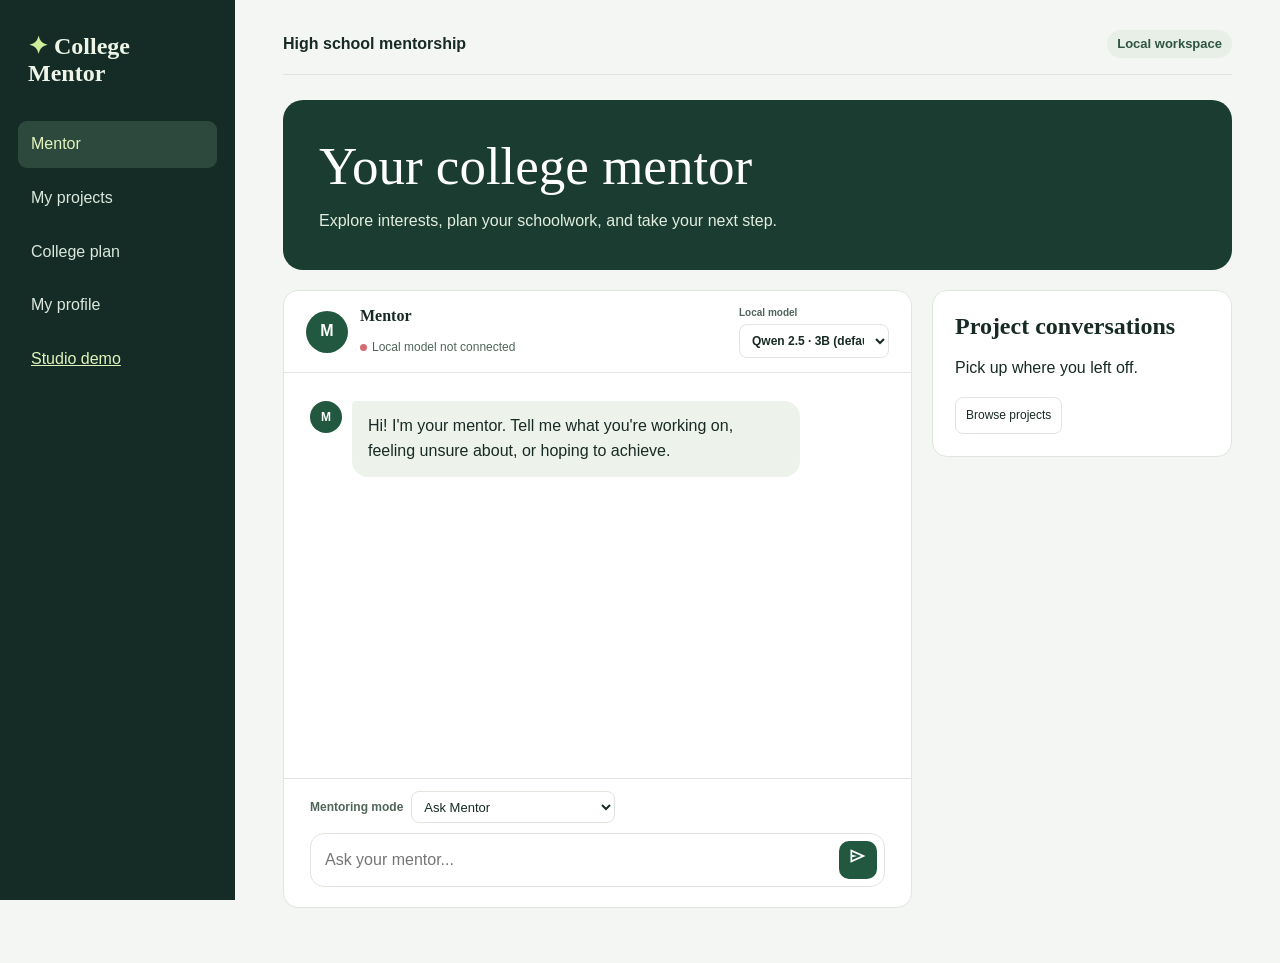
==== local-ai.html @ d6996e7b "Add College Mentor Studio and resumable local AI projects" ====
<!doctype html>
<html lang="en">
  <head>
    <meta charset="UTF-8" />
    <meta name="viewport" content="width=device-width, initial-scale=1.0" />
    <meta name="theme-color" content="#142c25" />
    <title>College Mentor · Local AI</title>
    <link rel="stylesheet" href="styles.css" />
  </head>
  <body>
    <main class="app-shell">
      <aside class="studio-sidebar">
        <div class="studio-brand"><span aria-hidden="true">✦</span> College Mentor</div>
        <nav aria-label="Workspace">
          <button type="button" data-view="mentor" aria-current="page">Mentor</button>
          <button type="button" data-view="projects">My projects</button>
          <button type="button" data-view="college-plan">College plan</button>
          <button type="button" data-view="profile">My profile</button>
          <a href="./">Studio demo</a>
        </nav>
      </aside>
      <div class="studio-content">
        <div class="studio-top">High school mentorship <span>Local workspace</span></div>
        <section id="profile" aria-labelledby="profile-heading" hidden>
          <h1 id="profile-heading" tabindex="-1">My profile</h1>
        <details class="workspace-section" open>
          <summary>Student profile</summary>
          <form id="profile-form" class="profile-form">
            <div class="field-row">
              <label for="student-name">Name</label>
              <input id="student-name" name="name" type="text" maxlength="40" placeholder="Optional" />
            </div>

            <div class="field-row">
              <label for="grade">Grade</label>
              <select id="grade" name="grade">
                <option value="">Select grade</option>
                <option value="9">Grade 9</option>
                <option value="10">Grade 10</option>
                <option value="11">Grade 11</option>
                <option value="12">Grade 12</option>
              </select>
            </div>

            <div class="field-row">
              <label for="grade-reports">Recent grades</label>
              <textarea id="grade-reports" name="gradeReports" rows="3" maxlength="1000" placeholder="Optional: Math 82%, English B+, Biology A-"></textarea>
            </div>

            <div class="field-row">
              <label for="courses">Courses</label>
              <textarea id="courses" rows="2" maxlength="500" placeholder="Examples: Algebra II, Biology, English 10"></textarea>
            </div>

            <fieldset>
              <legend>Subjects</legend>
              <div id="subjects" class="subject-grid">
                <label class="check-pill"><input type="checkbox" value="Math" /> Math</label>
                <label class="check-pill"><input type="checkbox" value="Science" /> Science</label>
                <label class="check-pill"><input type="checkbox" value="English" /> English</label>
                <label class="check-pill"><input type="checkbox" value="History" /> History</label>
                <label class="check-pill"><input type="checkbox" value="Arts" /> Arts</label>
                <label class="check-pill"><input type="checkbox" value="Computer Science" /> Computer Science</label>
              </div>
            </fieldset>

            <div class="field-row">
              <label for="interests">Interests & goals</label>
              <textarea id="interests" name="interests" rows="4" maxlength="500" placeholder="Examples: robotics, music, becoming an engineer"></textarea>
            </div>

            <div class="field-row">
              <label for="experience">Experience and skill levels</label>
              <textarea id="experience" rows="2" maxlength="500" placeholder="Examples: beginner in Python, two years of piano"></textarea>
            </div>

            <div class="field-row">
              <label for="profile-upload">Course, grade, or interest notes</label>
              <input id="profile-upload" type="file" accept=".txt,.csv,.md" />
              <label class="sr-only" for="profile-notes">Uploaded notes</label>
              <textarea id="profile-notes" rows="3" maxlength="1500" placeholder="Paste notes or load a TXT, CSV, or Markdown file"></textarea>
              <p id="upload-status" class="save-status" role="status"></p>
            </div>

            <div class="field-row">
              <label for="preferred-colleges">Preferred colleges</label>
              <textarea id="preferred-colleges" rows="2" maxlength="500"></textarea>
              <label for="constraints">Time and resource constraints</label>
              <textarea id="constraints" rows="2" maxlength="500"></textarea>
            </div>
            <button class="save-button" type="submit">Save my profile</button>
            <p id="save-status" class="save-status" role="status"></p>
          </form>
        </details>

        <details class="workspace-section">
          <summary>Class materials and catalog</summary>
          <form id="materials-form" class="profile-form">
            <div class="field-row">
              <label for="class-material">Assignment, rubric, or study guide</label>
              <textarea id="class-material" rows="4" maxlength="24000"></textarea>
              <label for="class-file">Import class material (TXT, CSV, MD)</label>
              <input id="class-file" type="file" accept=".txt,.csv,.md" />
            </div>
            <div class="field-row">
              <label for="course-catalog">School course catalog</label>
              <textarea id="course-catalog" rows="4" maxlength="24000"></textarea>
              <label for="catalog-file">Import catalog (TXT, CSV, MD)</label>
              <input id="catalog-file" type="file" accept=".txt,.csv,.md" />
            </div>
            <button class="save-button" type="submit">Save materials</button>
            <p id="materials-status" class="workspace-status" role="status"></p>
          </form>
        </details>

        <details class="workspace-section">
          <summary>Mentoring memory</summary>
          <form id="memory-form" class="profile-form">
            <label class="memory-toggle"><input id="memory-paused" type="checkbox" /> Pause chat memory</label>
            <p class="workspace-status">Mentor saves screened exchanges on this device and looks for related discussions when you ask a question. Pausing stops Mentor from using or updating saved chat memory.</p>
            <div class="field-row">
              <label for="memory-notes">Summary used in future chats</label>
              <textarea id="memory-notes" rows="5" maxlength="900"></textarea>
            </div>
            <div class="workspace-buttons">
              <button type="submit">Save edits</button>
              <button id="delete-summary" type="button" disabled>Delete chat memory</button>
              <button id="export-summary" type="button" disabled>Download summary</button>
            </div>
            <p id="memory-status" class="workspace-status" role="status"></p>
          </form>
        </details>
        </section>
        <section id="college-plan" aria-labelledby="plan-heading" hidden>
          <h1 id="plan-heading" tabindex="-1">My college plan</h1>
          <p>Set weekly goals and check in on your progress with Mentor.</p>
        <details class="workspace-section" open>
          <summary>Weekly plan</summary>
          <form id="plan-form" class="profile-form">
            <div class="field-row">
              <label for="plan-week">Week of</label>
              <input id="plan-week" type="date" required />
              <label for="plan-goal">Goal</label>
              <input id="plan-goal" maxlength="160" required placeholder="Prepare for my Algebra II quiz" />
            </div>
            <fieldset class="plan-actions">
              <legend>Actions</legend>
              <div><input type="checkbox" aria-label="Mark action 1 complete" /><input aria-label="Action 1" maxlength="140" /></div>
              <div><input type="checkbox" aria-label="Mark action 2 complete" /><input aria-label="Action 2" maxlength="140" /></div>
              <div><input type="checkbox" aria-label="Mark action 3 complete" /><input aria-label="Action 3" maxlength="140" /></div>
            </fieldset>
            <button class="save-button" type="submit">Save weekly plan</button>
            <button id="start-checkin" class="secondary-button" type="button" disabled>Start a check-in</button>
            <p id="plan-status" class="workspace-status" role="status"></p>
          </form>
        </details>

        </section>
        <section id="mentor" aria-labelledby="mentor-heading">
          <header class="studio-hero">
            <h1 id="mentor-heading" tabindex="-1">Your college mentor</h1>
            <p>Explore interests, plan your schoolwork, and take your next step.</p>
          </header>
          <div class="studio-grid">
            <section class="chat-panel" aria-label="Chat with Mentor">
              <header class="chat-header">
                <div class="mentor-avatar" aria-hidden="true">M</div>
                <div>
                  <h2>Mentor</h2>
                  <p id="model-status"><span class="status-dot checking"></span>Checking local model…</p>
                </div>
                <label class="model-picker" for="model-select">
                  <span>Local model</span>
                  <select id="model-select">
                    <option value="qwen2.5:3b">Qwen 2.5 · 3B (default)</option>
                    <option value="qwen2.5:1.5b">Qwen 2.5 · 1.5B (lighter)</option>
                  </select>
                </label>
              </header>

              <div id="messages" class="messages" aria-live="polite">
                <div class="message mentor-message">
                  <div class="message-avatar" aria-hidden="true">M</div>
                  <div class="message-content">
                    <p>Hi! I'm your mentor. Tell me what you're working on, feeling unsure about, or hoping to achieve.</p>
                  </div>
                </div>
              </div>

              <div class="prompt-area">
                <div class="mode-picker">
                  <label for="chat-mode">Mentoring mode</label>
                  <select id="chat-mode">
                    <option value="chat">Ask Mentor</option>
                    <option value="plan">Plan my week</option>
                    <option value="checkin">Weekly check-in</option>
                    <option value="hint">Get a hint</option>
                    <option value="example">See a worked example</option>
                    <option value="quiz">Practice with a quiz</option>
                    <option value="materials">Ask about class materials</option>
                    <option value="explore">Explore courses and careers</option>
                  </select>
                  <button id="new-quiz" class="secondary-button" type="button" hidden>New quiz</button>
                </div>
                <form id="chat-form" class="chat-form">
                  <label class="sr-only" for="chat-input">Ask your mentor</label>
                  <textarea id="chat-input" rows="1" maxlength="1000" placeholder="Ask your mentor..." required></textarea>
                  <button id="send-button" type="submit" aria-label="Send message">
                    <svg viewBox="0 0 24 24" aria-hidden="true"><path d="M3 20V4l18 8-18 8Zm2-3.2 10.9-4.8L5 7.2v3.2l6 1.6-6 1.6v3.2Z"/></svg>
                  </button>
                </form>
              </div>
            </section>
            <section class="studio-card studio-project-preview" aria-labelledby="active-heading">
              <h2 id="active-heading">Project conversations</h2>
              <p id="active-project">Pick up where you left off.</p>
              <button type="button" data-view="projects" class="secondary-button">Browse projects</button>
            </section>
          </div>
        </section>
        <section id="projects" aria-labelledby="projects-heading" hidden>
          <h1 id="projects-heading" tabindex="-1">My projects</h1>
          <p>Save work and next steps, then pick up the conversation with Mentor.</p>
          <div class="studio-card">
            <form id="project-create" class="mode-picker">
              <label for="project-title">New project name</label>
              <input id="project-title" maxlength="80" required />
              <button class="secondary-button" type="submit">Create project</button>
            </form>
            <div class="mode-picker">
              <label for="project-select">Conversation</label>
              <select id="project-select"><option value="">General mentoring</option></select>
            </div>
            <form id="project-work" class="field-row" hidden>
              <label for="project-notes">Project work and progress</label>
              <textarea id="project-notes" rows="2" maxlength="2000"></textarea>
              <label for="project-next">Next action</label>
              <input id="project-next" maxlength="240" />
              <button class="secondary-button" type="submit">Save project work</button>
            </form>
            <p id="project-status" role="status"></p>
          </div>

          <button id="open-project" class="save-button studio-action" type="button">Open conversation</button>
        </section>
      </div>
    </main>
    <script src="app.js"></script>
  </body>
</html>
---- styles.css ----
:root {
  color-scheme: light;
  --ink: #182a25;
  --muted: #50655a;
  --border: #dfe6dd;
  --panel: #ffffff;
  --background: #f4f6f3;
  --primary: #225840;
  --primary-dark: #174331;
  --mentor-bubble: #edf3eb;
}

* { box-sizing: border-box; }

body {
  margin: 0;
  min-height: 100vh;
  font-family: Inter, ui-sans-serif, -apple-system, BlinkMacSystemFont, "Segoe UI", sans-serif;
  color: var(--ink);
  line-height: 1.55;
  background: var(--background);
}

button, input, textarea, select { font: inherit; }

.app-shell { display: grid; grid-template-columns: 235px minmax(0, 1fr); min-height: 100vh; }
.studio-sidebar { position: sticky; top: 0; height: 100vh; padding: 26px 18px; background: #142c25; color: #edf5e9; }
.studio-brand { padding: 6px 10px 34px; font: bold 24px Georgia, serif; }
.studio-brand span { color: #d0ed9b; }
.studio-sidebar nav { display: grid; gap: 7px; }
.studio-sidebar nav a { display: block; color: #e2f4be; padding: 11px 13px; white-space: nowrap; }
.studio-sidebar button { background: transparent; color: #dce8de; text-align: left; border: 0; padding: 11px 13px; border-radius: 9px; cursor: pointer; }
.studio-sidebar button:hover, .studio-sidebar button[aria-current="page"] { background: #2d493d; color: #e2f4be; }
.studio-content { min-width: 0; width: 100%; max-width: 1560px; padding: 30px clamp(20px, 4vw, 48px) 55px; }
.studio-top { display: flex; justify-content: space-between; align-items: center; gap: 12px; border-bottom: 1px solid var(--border); padding-bottom: 16px; margin-bottom: 25px; font-weight: 700; }
.studio-top span { background: #e8efe6; color: #315442; border-radius: 20px; padding: 4px 10px; font-size: 13px; }
h1, h2 { font-family: Georgia, serif; line-height: 1.15; margin: 0 0 12px; }
h1 { font-size: clamp(34px, 5vw, 53px); font-weight: 500; overflow-wrap: anywhere; }
.studio-hero { background: #1b3d31; color: white; border-radius: 20px; padding: clamp(24px, 4vw, 36px); }
.studio-hero p { color: #e2ede1; margin: 0; }
.studio-grid { display: grid; grid-template-columns: minmax(0, 1fr) minmax(215px, 300px); align-items: start; gap: 20px; margin-top: 20px; }
.studio-card, .studio-content > section > .workspace-section { background: white; border: 1px solid var(--border); border-radius: 15px; padding: 22px; margin-bottom: 14px; }
.studio-content > section:not(#mentor) { max-width: 50rem; }
.studio-action { padding-inline: 18px; }
.studio-project-preview p { overflow-wrap: anywhere; }
#project-status { margin-bottom: 0; }
#project-status:empty { display: none; }
#project-work input, #project-work textarea { width: 100%; padding: 7px 10px; border: 1px solid var(--border); border-radius: 8px; }
#project-create input { min-width: 0; flex: 1 1 12rem; padding: 7px 10px; border: 1px solid var(--border); border-radius: 8px; }
[hidden] { display: none !important; }
:focus-visible { outline: 3px solid #b67424; outline-offset: 3px; }

.mentor-avatar, .message-avatar { display: grid; place-items: center; flex: 0 0 auto; border-radius: 50%; color: white; background: var(--primary); font-weight: 800; }

.profile-form { display: grid; gap: 18px; }
.field-row { display: grid; gap: 7px; }
.profile-form label, .profile-form legend {
  font-size: 13px;
  font-weight: 750;
}
.profile-form input, .profile-form select, .profile-form textarea {
  width: 100%;
  border: 1px solid var(--border);
  border-radius: 10px;
  background: #f8faf7;
  color: var(--ink);
  outline: none;
  transition: border-color 150ms, box-shadow 150ms;
}
.profile-form input, .profile-form select { height: 42px; padding: 0 12px; }
.profile-form input[type="file"] { height: auto; padding: 10px; font-size: 12px; }
.profile-form textarea { resize: vertical; min-height: 86px; padding: 10px 12px; }
.profile-form input:focus, .profile-form select:focus, .profile-form textarea:focus,
.chat-form textarea:focus { border-color: #6f9e7f; box-shadow: 0 0 0 3px rgba(34, 88, 64, 0.12); }

fieldset { min-width: 0; margin: 0; padding: 0; border: 0; }
legend { margin-bottom: 8px; }
.subject-grid { display: flex; flex-wrap: wrap; gap: 7px; }
.check-pill {
  position: relative;
  cursor: pointer;
  padding: 7px 9px;
  border: 1px solid var(--border);
  border-radius: 8px;
  background: #f8faf7;
  font-size: 12px !important;
  font-weight: 650 !important;
}
.check-pill:has(input:checked) { border-color: #a7c6ae; background: #edf3eb; color: #174331; }
.check-pill input { position: absolute; width: 1px; height: 1px; opacity: 0; }

.save-button {
  height: 43px;
  border: 0;
  border-radius: 10px;
  color: white;
  background: var(--primary);
  font-weight: 800;
  cursor: pointer;
}
.save-button:hover { background: var(--primary-dark); }
.save-status { min-height: 16px; margin: -8px 0 0; text-align: center; color: #4d9c78; font-size: 12px; }
.field-row .save-status { margin: 0; }
.workspace-section { border-top: 1px solid var(--border); margin-top: 18px; padding-top: 14px; }
.workspace-section > summary { cursor: pointer; font-weight: 750; }
.workspace-section .profile-form { margin-top: 14px; gap: 12px; }
.workspace-status { margin: 0; color: #50655a; font-size: 12px; line-height: 1.45; }
.workspace-status:empty { display: none; }
.workspace-buttons { display: flex; flex-wrap: wrap; gap: 7px; }
.secondary-button, .workspace-buttons button {
  padding: 8px 10px;
  border: 1px solid var(--border);
  border-radius: 8px;
  background: white;
  color: var(--ink);
  cursor: pointer;
  font-size: 12px;
}
.secondary-button:hover, .workspace-buttons button:hover { border-color: #abb3ee; }
.secondary-button:disabled, .workspace-buttons button:disabled { opacity: 0.55; cursor: default; }
.memory-toggle, .plan-actions div { display: flex; align-items: center; gap: 8px; }
.plan-actions div + div { margin-top: 5px; }
.profile-form :is(.memory-toggle, .plan-actions) input[type="checkbox"] {
  flex: 0 0 16px;
  width: 16px;
  height: 16px;
  accent-color: var(--primary);
}
.plan-actions input:not([type="checkbox"]) { min-width: 0; }
.reply-sources { margin: 8px 0 0; padding-left: 18px; color: #50655a; font-size: 12px; }
.message-content .reply-context {
  margin: 8px 0 0;
  padding-top: 7px;
  border-top: 1px solid #cdd5eb;
  color: #3f4e6d;
  font-size: 12px;
}
.message-content .secondary-button { margin-top: 8px; }
.message-content { overflow-wrap: anywhere; }

.chat-panel { min-width: 0; display: grid; grid-template-rows: auto minmax(250px, 45vh) auto; background: white; border: 1px solid var(--border); border-radius: 15px; }
.chat-header {
  display: flex;
  align-items: center;
  gap: 12px;
  padding: 14px 22px;
  border-bottom: 1px solid var(--border);
}
.mentor-avatar { width: 42px; height: 42px; }
.chat-header h2 { font-size: 16px; }
.chat-header p { margin: 3px 0 0; color: var(--muted); font-size: 12px; }
.model-picker { display: grid; gap: 4px; margin-left: auto; color: var(--muted); font-size: 10px; font-weight: 700; }
.model-picker select { max-width: 150px; height: 34px; padding: 0 8px; border: 1px solid var(--border); border-radius: 8px; color: var(--ink); background: white; font-size: 12px; }
.status-dot { display: inline-block; width: 7px; height: 7px; margin-right: 5px; border-radius: 50%; background: #58b98b; }
.status-dot.checking { background: #e7ae4c; }
.status-dot.offline { background: #d66b73; }

.messages { overflow-y: auto; padding: 28px 26px; scroll-behavior: smooth; }
.message { display: flex; align-items: flex-start; gap: 10px; margin-bottom: 18px; }
.message-avatar { width: 32px; height: 32px; font-size: 12px; }
.message-content { max-width: min(620px, 78%); border-radius: 4px 16px 16px 16px; }
.mentor-message .message-content { padding: 13px 16px; background: var(--mentor-bubble); }
.student-message { flex-direction: row-reverse; }
.student-message .message-content { border-radius: 16px 4px 16px 16px; padding: 13px 16px; color: white; background: var(--primary); }
.message-content p { margin: 0; font-size: 16px; line-height: 1.55; white-space: pre-wrap; }
.typing { color: var(--muted); font-style: italic; }

.prompt-area { padding: 12px 26px 20px; border-top: 1px solid var(--border); }
.mode-picker { display: flex; align-items: center; flex-wrap: wrap; gap: 8px; margin-bottom: 10px; }
.mode-picker label { color: #50655a; font-size: 12px; font-weight: 700; }
.mode-picker select {
  max-width: 100%;
  min-height: 32px;
  padding: 4px 8px;
  border: 1px solid var(--border);
  border-radius: 8px;
  background: white;
  color: var(--ink);
  font-size: 13px;
}
.chat-form { display: flex; align-items: flex-end; gap: 8px; padding: 7px 7px 7px 14px; border: 1px solid var(--border); border-radius: 14px; }
.chat-form textarea { flex: 1; height: 38px; max-height: 120px; resize: none; border: 0; outline: 0; padding: 9px 0; color: var(--ink); line-height: 20px; }
.chat-form textarea:focus { box-shadow: none; }
.chat-form button { width: 38px; height: 38px; flex: 0 0 auto; border: 0; border-radius: 10px; color: white; background: var(--primary); cursor: pointer; }
.chat-form button:hover { background: var(--primary-dark); }
.chat-form button:disabled { opacity: 0.55; cursor: wait; }
.chat-form svg { width: 20px; fill: currentColor; }
.sr-only { position: absolute; width: 1px; height: 1px; overflow: hidden; clip: rect(0, 0, 0, 0); }

@media (max-width: 1050px) {
  .studio-grid { grid-template-columns: 1fr; }
}
@media (max-width: 700px) {
  .app-shell { grid-template-columns: minmax(0, 1fr); }
  .studio-sidebar { position: static; height: auto; padding: 12px; }
  .studio-brand { padding: 3px 5px 9px; }
  .studio-sidebar nav { display: flex; overflow-x: auto; }
  .studio-sidebar button { white-space: nowrap; padding: 8px; }
  .studio-content { padding: 16px 12px 28px; }
  .chat-header { padding: 12px; }
  .messages { padding: 16px 12px; }
  .prompt-area { padding: 10px 12px 12px; }
  .message-content { max-width: 85%; }
}
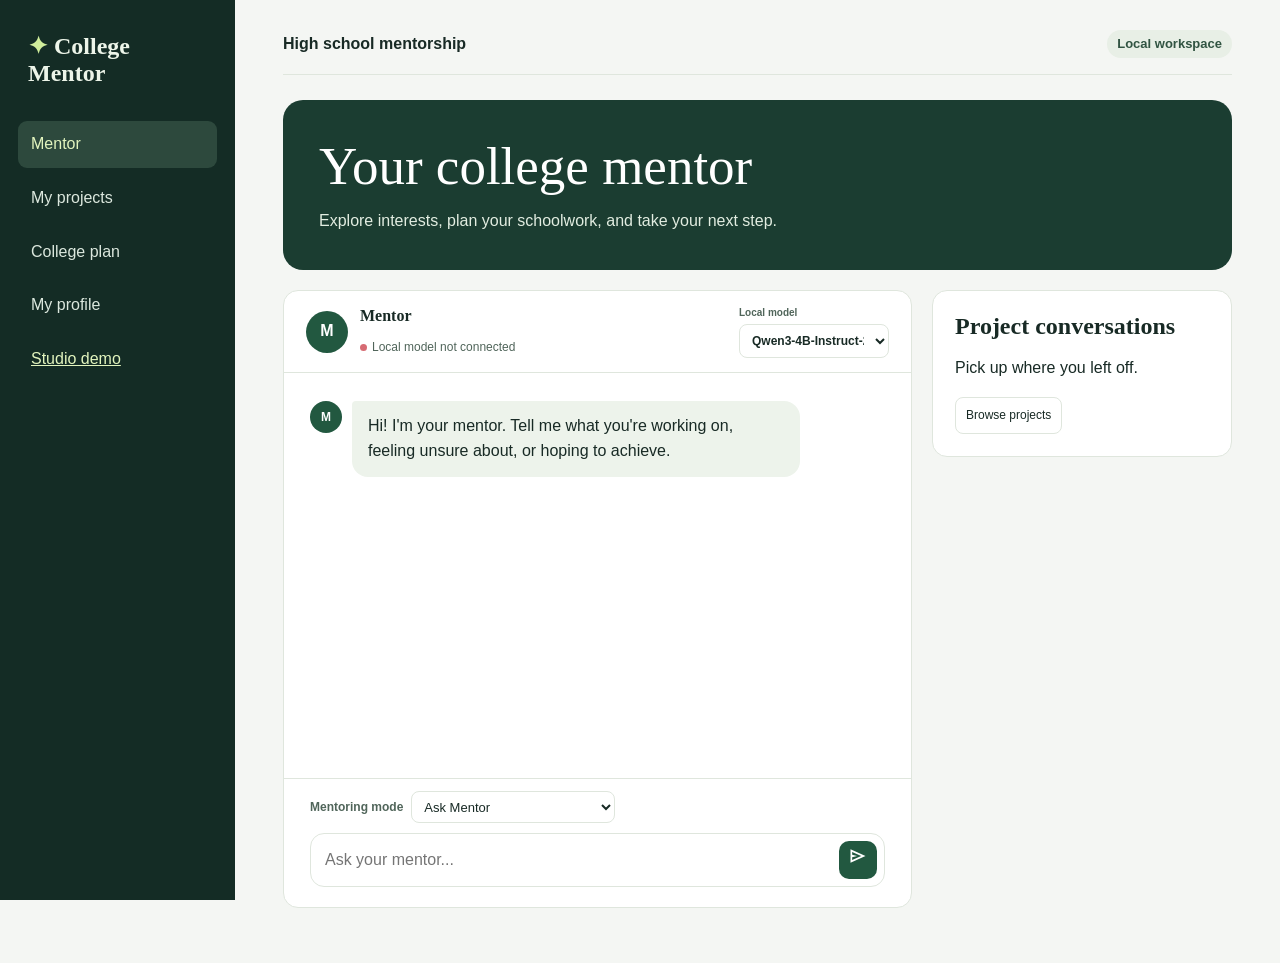
==== commit 8d5e5628: "Default Mentor to Qwen3 4B Instruct" ====
--- a/local-ai.html
+++ b/local-ai.html
@@ -6,6 +6,7 @@
     <meta name="theme-color" content="#142c25" />
     <title>College Mentor · Local AI</title>
     <link rel="stylesheet" href="styles.css" />
+    <link rel="stylesheet" href="profile.css" />
   </head>
   <body>
     <main class="app-shell">
@@ -23,75 +24,7 @@
         <div class="studio-top">High school mentorship <span>Local workspace</span></div>
         <section id="profile" aria-labelledby="profile-heading" hidden>
           <h1 id="profile-heading" tabindex="-1">My profile</h1>
-        <details class="workspace-section" open>
-          <summary>Student profile</summary>
-          <form id="profile-form" class="profile-form">
-            <div class="field-row">
-              <label for="student-name">Name</label>
-              <input id="student-name" name="name" type="text" maxlength="40" placeholder="Optional" />
-            </div>
-
-            <div class="field-row">
-              <label for="grade">Grade</label>
-              <select id="grade" name="grade">
-                <option value="">Select grade</option>
-                <option value="9">Grade 9</option>
-                <option value="10">Grade 10</option>
-                <option value="11">Grade 11</option>
-                <option value="12">Grade 12</option>
-              </select>
-            </div>
-
-            <div class="field-row">
-              <label for="grade-reports">Recent grades</label>
-              <textarea id="grade-reports" name="gradeReports" rows="3" maxlength="1000" placeholder="Optional: Math 82%, English B+, Biology A-"></textarea>
-            </div>
-
-            <div class="field-row">
-              <label for="courses">Courses</label>
-              <textarea id="courses" rows="2" maxlength="500" placeholder="Examples: Algebra II, Biology, English 10"></textarea>
-            </div>
-
-            <fieldset>
-              <legend>Subjects</legend>
-              <div id="subjects" class="subject-grid">
-                <label class="check-pill"><input type="checkbox" value="Math" /> Math</label>
-                <label class="check-pill"><input type="checkbox" value="Science" /> Science</label>
-                <label class="check-pill"><input type="checkbox" value="English" /> English</label>
-                <label class="check-pill"><input type="checkbox" value="History" /> History</label>
-                <label class="check-pill"><input type="checkbox" value="Arts" /> Arts</label>
-                <label class="check-pill"><input type="checkbox" value="Computer Science" /> Computer Science</label>
-              </div>
-            </fieldset>
-
-            <div class="field-row">
-              <label for="interests">Interests & goals</label>
-              <textarea id="interests" name="interests" rows="4" maxlength="500" placeholder="Examples: robotics, music, becoming an engineer"></textarea>
-            </div>
-
-            <div class="field-row">
-              <label for="experience">Experience and skill levels</label>
-              <textarea id="experience" rows="2" maxlength="500" placeholder="Examples: beginner in Python, two years of piano"></textarea>
-            </div>
-
-            <div class="field-row">
-              <label for="profile-upload">Course, grade, or interest notes</label>
-              <input id="profile-upload" type="file" accept=".txt,.csv,.md" />
-              <label class="sr-only" for="profile-notes">Uploaded notes</label>
-              <textarea id="profile-notes" rows="3" maxlength="1500" placeholder="Paste notes or load a TXT, CSV, or Markdown file"></textarea>
-              <p id="upload-status" class="save-status" role="status"></p>
-            </div>
-
-            <div class="field-row">
-              <label for="preferred-colleges">Preferred colleges</label>
-              <textarea id="preferred-colleges" rows="2" maxlength="500"></textarea>
-              <label for="constraints">Time and resource constraints</label>
-              <textarea id="constraints" rows="2" maxlength="500"></textarea>
-            </div>
-            <button class="save-button" type="submit">Save my profile</button>
-            <p id="save-status" class="save-status" role="status"></p>
-          </form>
-        </details>
+          <div id="student-profile-entries" class="profile-entries"></div>
 
         <details class="workspace-section">
           <summary>Class materials and catalog</summary>
@@ -133,7 +66,21 @@
         </section>
         <section id="college-plan" aria-labelledby="plan-heading" hidden>
           <h1 id="plan-heading" tabindex="-1">My college plan</h1>
-          <p>Set weekly goals and check in on your progress with Mentor.</p>
+          <p>Follow your college preparation roadmap, track milestones, and review recommended changes with Mentor.</p>
+          <section class="studio-card" aria-labelledby="roadmap-heading">
+            <h2 id="roadmap-heading">College roadmap</h2>
+            <p id="roadmap-targets"></p>
+            <div id="roadmap-progress"></div>
+            <button id="review-roadmap" class="secondary-button" type="button">Plan with Mentor</button>
+            <section id="roadmap-review" hidden aria-labelledby="roadmap-review-heading">
+              <h3 id="roadmap-review-heading">Review proposed changes</h3>
+              <p>Applying this proposal replaces your upcoming milestones. Completed milestones stay on your roadmap.</p>
+              <div id="roadmap-proposal"></div>
+              <button id="apply-roadmap" class="save-button" type="button">Apply changes</button>
+              <button id="dismiss-roadmap" class="secondary-button" type="button">Dismiss proposal</button>
+            </section>
+            <p id="roadmap-status" role="status"></p>
+          </section>
         <details class="workspace-section" open>
           <summary>Weekly plan</summary>
           <form id="plan-form" class="profile-form">
@@ -172,7 +119,8 @@
                 <label class="model-picker" for="model-select">
                   <span>Local model</span>
                   <select id="model-select">
-                    <option value="qwen2.5:3b">Qwen 2.5 · 3B (default)</option>
+                    <option value="qwen3:4b-instruct-2507-q4_K_M" selected>Qwen3-4B-Instruct-2507 (default)</option>
+                    <option value="qwen2.5:3b">Qwen 2.5 · 3B</option>
                     <option value="qwen2.5:1.5b">Qwen 2.5 · 1.5B (lighter)</option>
                   </select>
                 </label>
@@ -193,6 +141,7 @@
                   <select id="chat-mode">
                     <option value="chat">Ask Mentor</option>
                     <option value="plan">Plan my week</option>
+                    <option value="roadmap">Plan for college</option>
                     <option value="checkin">Weekly check-in</option>
                     <option value="hint">Get a hint</option>
                     <option value="example">See a worked example</option>
@@ -220,18 +169,22 @@
         </section>
         <section id="projects" aria-labelledby="projects-heading" hidden>
           <h1 id="projects-heading" tabindex="-1">My projects</h1>
-          <p>Save work and next steps, then pick up the conversation with Mentor.</p>
+          <p>Work with your mentor on specific goals, like exploring an interest, choosing courses, or developing a portfolio project. Each project saves your conversation history and progress so you can pick up where you left off.</p>
           <div class="studio-card">
             <form id="project-create" class="mode-picker">
               <label for="project-title">New project name</label>
               <input id="project-title" maxlength="80" required />
-              <button class="secondary-button" type="submit">Create project</button>
+              <label for="new-project-goal">Goal</label>
+              <input id="new-project-goal" maxlength="240" placeholder="e.g., Choose next year’s science courses" required />
+              <button class="secondary-button" type="submit">Create and open project</button>
             </form>
             <div class="mode-picker">
               <label for="project-select">Conversation</label>
               <select id="project-select"><option value="">General mentoring</option></select>
             </div>
             <form id="project-work" class="field-row" hidden>
+              <label for="project-goal">Project goal</label>
+              <input id="project-goal" maxlength="240" required />
               <label for="project-notes">Project work and progress</label>
               <textarea id="project-notes" rows="2" maxlength="2000"></textarea>
               <label for="project-next">Next action</label>
@@ -245,6 +198,7 @@
         </section>
       </div>
     </main>
+    <script src="profile.js"></script>
     <script src="app.js"></script>
   </body>
 </html>
--- a/profile.css
+++ b/profile.css
@@ -0,0 +1,41 @@
+.profile-entries { display: grid; gap: 12px; }
+.entry-card {
+  display: grid;
+  gap: 8px;
+  background: white;
+  border: 1px solid #dfe6dd;
+  border-radius: 15px;
+  padding: 20px;
+  min-width: 0;
+}
+.entry-card h2, .entry-card h3, .entry-card p { margin: 0; }
+.entry-card label { font-weight: 650; }
+.entry-card textarea, .entry-card select {
+  width: 100%;
+  color: inherit;
+  background: #f8faf7;
+  border: 1px solid #bdcec1;
+  border-radius: 8px;
+  padding: 8px;
+  font: inherit;
+}
+.entry-card textarea { resize: vertical; }
+.entry-import { display: grid; gap: 6px; }
+.entry-import p, .entry-status { color: #50655a; }
+.entry-status:empty { display: none; }
+.entry-actions { display: flex; flex-wrap: wrap; gap: 8px; }
+.entry-actions button {
+  border: 1px solid #bdcec1;
+  border-radius: 8px;
+  background: white;
+  color: #214435;
+  padding: 7px 12px;
+  font: inherit;
+  cursor: pointer;
+}
+.entry-actions .entry-primary { background: #225840; color: white; }
+.entry-actions button:disabled { opacity: .6; cursor: wait; }
+.entry-list { display: grid; gap: 12px; }
+.entry-row { display: grid; gap: 8px; border-top: 1px solid #dfe6dd; padding-top: 8px; }
+.entry-row p { white-space: pre-wrap; overflow-wrap: anywhere; }
+.profile-entries [hidden] { display: none !important; }
